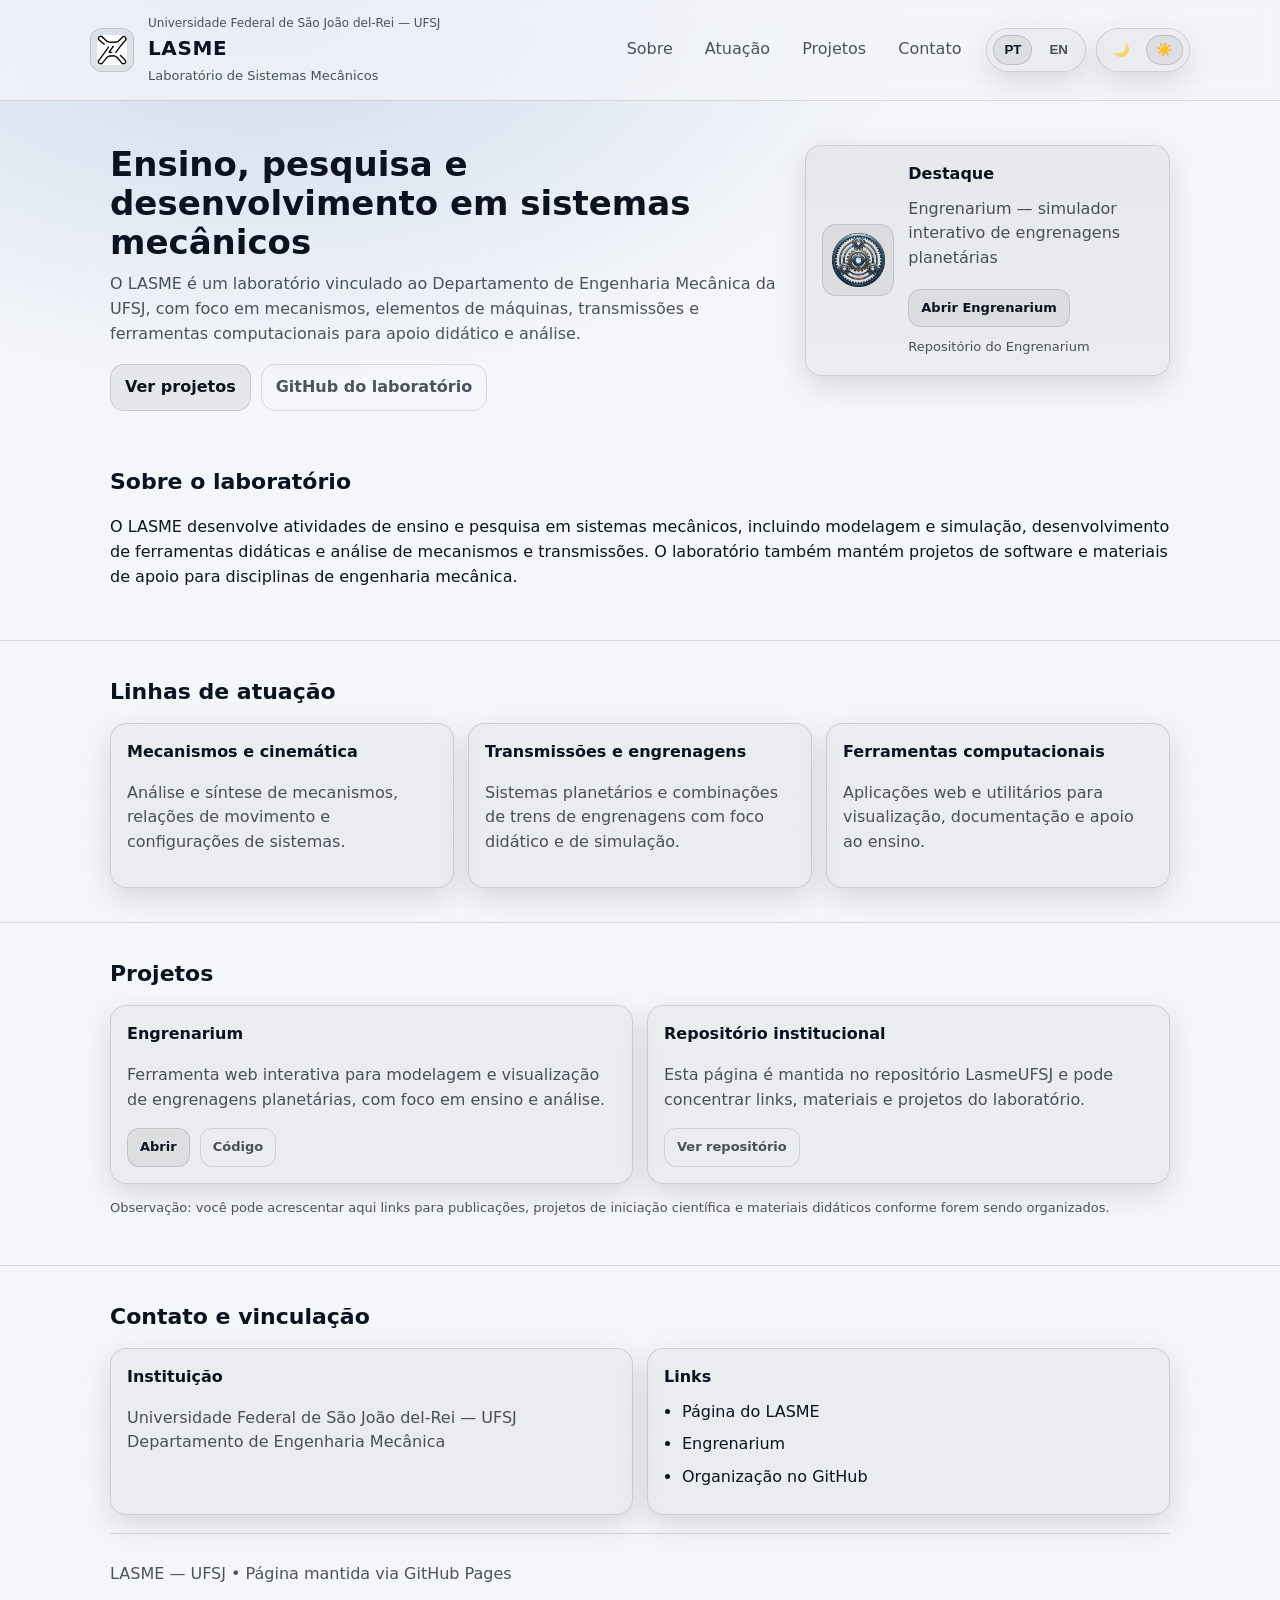
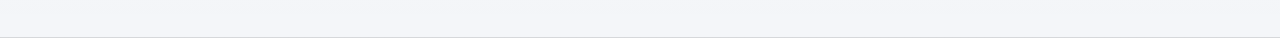
==== index.html @ 09a198cc "logo engren" ====
<!doctype html>
<html lang="pt-BR" data-theme="dark">
<head>
  <meta charset="utf-8" />
  <meta name="viewport" content="width=device-width, initial-scale=1" />
  <title>LASME — Laboratório de Sistemas Mecânicos (UFSJ)</title>
  <meta name="description" content="Página institucional do LASME (UFSJ): ensino, pesquisa e desenvolvimento em sistemas mecânicos, mecanismos e transmissões." />
  <link rel="stylesheet" href="./style.css" />
</head>

<body>
  <a class="skip-link" href="#conteudo" data-i18n="skip">Ir para o conteúdo</a>

  <header class="site-header">
    <div class="container header-grid">
      <div class="brand">
        <img class="logo" src="./assets/logo.png" alt="LASME" />
        <div class="brand-text">
          <p class="kicker" data-i18n="kicker">Universidade Federal de São João del-Rei — UFSJ</p>
          <h1>LASME</h1>
          <p class="subtitle" data-i18n="subtitle">Laboratório de Sistemas Mecânicos</p>
        </div>
      </div>

      <nav class="nav" aria-label="Navegação">
        <a href="#sobre" data-i18n="nav_about">Sobre</a>
        <a href="#atuacao" data-i18n="nav_focus">Atuação</a>
        <a href="#projetos" data-i18n="nav_projects">Projetos</a>
        <a href="#contato" data-i18n="nav_contact">Contato</a>
      </nav>

      <!-- Controles no estilo Engrenarium -->
      <div class="toolbar" aria-label="Controles">
        <div class="pill" role="group" aria-label="Idioma">
          <button class="pill-btn" type="button" data-lang="pt" aria-pressed="true">PT</button>
          <button class="pill-btn" type="button" data-lang="en" aria-pressed="false">EN</button>
        </div>

        <div class="pill" role="group" aria-label="Tema">
          <button class="pill-icon" type="button" data-theme="dark" aria-label="Modo escuro" title="Modo escuro">🌙</button>
          <button class="pill-icon" type="button" data-theme="light" aria-label="Modo claro" title="Modo claro">☀️</button>
        </div>
      </div>
    </div>
  </header>

  <main id="conteudo">
    <section class="hero">
      <div class="container hero-grid">
        <div>
          <h2 data-i18n="hero_title">Ensino, pesquisa e desenvolvimento em sistemas mecânicos</h2>
          <p data-i18n="hero_text">
            O LASME é um laboratório vinculado ao Departamento de Engenharia Mecânica e Produção (DEMEP) da Universidade Federal de São João del Rei (UFSJ), com foco em
            mecanismos, elementos de máquinas, transmissões e ferramentas computacionais para apoio didático e análise.
          </p>
          <div class="cta">
            <a class="button" href="#projetos" data-i18n="cta_projects">Ver projetos</a>
            <a class="button ghost" href="https://github.com/Barbudenge" target="_blank" rel="noopener" data-i18n="cta_github">GitHub do laboratório</a>
          </div>
        </div>

        <div class="card highlight">
          <img class="highlight-logo" src="./images/Logo%20Engrenarium.png" alt="Logo do Engrenarium" loading="lazy" decoding="async" />
          <div class="highlight-body">
            <h3 data-i18n="highlight_title">Destaque</h3>
            <p class="muted" data-i18n="highlight_text">Engrenarium — simulador interativo de engrenagens planetárias</p>
            <a class="button small" href="https://barbudenge.github.io/engrenarium/" target="_blank" rel="noopener" data-i18n="highlight_open">
              Abrir Engrenarium
            </a>
            <a class="link" href="https://github.com/Barbudenge/engrenarium" target="_blank" rel="noopener" data-i18n="highlight_repo">
              Repositório do Engrenarium
            </a>
          </div>
        </div>
      </div>
    </section>

    <section id="sobre" class="section">
      <div class="container">
        <h2 data-i18n="about_title">Sobre o laboratório</h2>
        <p data-i18n="about_text">
          O LASME desenvolve atividades de ensino e pesquisa em sistemas mecânicos, incluindo modelagem e simulação,
          desenvolvimento de ferramentas didáticas e análise de mecanismos e transmissões. O laboratório também mantém
          projetos de software e materiais de apoio para disciplinas de engenharia mecânica.
        </p>
      </div>
    </section>

    <section id="atuacao" class="section alt">
      <div class="container">
        <h2 data-i18n="focus_title">Linhas de atuação</h2>

        <div class="grid-3">
          <article class="card">
            <h3 data-i18n="focus_1_title">Mecanismos e cinemática</h3>
            <p class="muted" data-i18n="focus_1_text">
              Análise e síntese de mecanismos, relações de movimento e configurações de sistemas.
            </p>
          </article>

          <article class="card">
            <h3 data-i18n="focus_2_title">Transmissões e engrenagens</h3>
            <p class="muted" data-i18n="focus_2_text">
              Sistemas planetários e combinações de trens de engrenagens com foco didático e de simulação.
            </p>
          </article>

          <article class="card">
            <h3 data-i18n="focus_3_title">Ferramentas computacionais</h3>
            <p class="muted" data-i18n="focus_3_text">
              Aplicações web e utilitários para visualização, documentação e apoio ao ensino.
            </p>
          </article>
        </div>
      </div>
    </section>

    <section id="projetos" class="section">
      <div class="container">
        <h2 data-i18n="projects_title">Projetos</h2>

        <div class="grid-2">
          <article class="card">
            <h3>Engrenarium</h3>
            <p class="muted" data-i18n="engrenarium_text">
              Ferramenta web interativa para modelagem e visualização de engrenagens planetárias, com foco em ensino e análise.
            </p>
            <div class="actions">
              <a class="button small" href="https://barbudenge.github.io/engrenarium/" target="_blank" rel="noopener" data-i18n="open">Abrir</a>
              <a class="button small ghost" href="https://github.com/Barbudenge/engrenarium" target="_blank" rel="noopener" data-i18n="code">Código</a>
            </div>
          </article>

          <article class="card">
            <h3 data-i18n="repo_title">Repositório institucional</h3>
            <p class="muted" data-i18n="repo_text">
              Esta página é mantida no repositório <strong>LasmeUFSJ</strong> e pode concentrar links, materiais e projetos do laboratório.
            </p>
            <div class="actions">
              <a class="button small ghost" href="https://github.com/Barbudenge/LasmeUFSJ" target="_blank" rel="noopener" data-i18n="view_repo">Ver repositório</a>
            </div>
          </article>
        </div>

        <p class="note" data-i18n="note">
          Observação: você pode acrescentar aqui links para publicações, projetos de iniciação científica e materiais didáticos conforme forem sendo organizados.
        </p>
      </div>
    </section>

    <section id="contato" class="section alt">
      <div class="container">
        <h2 data-i18n="contact_title">Contato e vinculação</h2>

        <div class="grid-2">
          <div class="card">
            <h3 data-i18n="inst_title">Instituição</h3>
            <p class="muted">
              <span data-i18n="inst_line1">Universidade Federal de São João del-Rei — UFSJ</span><br />
              <span data-i18n="inst_line2">Departamento de Engenharia Mecânica e Produção</span>
            </p>
          </div>

          <div class="card">
            <h3 data-i18n="links_title">Links</h3>
            <ul class="list">
              <li><a href="https://barbudenge.github.io/LasmeUFSJ/" target="_blank" rel="noopener" data-i18n="link_lasme">Página do LASME</a></li>
              <li><a href="https://barbudenge.github.io/engrenarium/" target="_blank" rel="noopener">Engrenarium</a></li>
              <li><a href="https://github.com/Barbudenge" target="_blank" rel="noopener" data-i18n="link_org">Organização no GitHub</a></li>
            </ul>
          </div>
        </div>

        <footer class="footer">
          <p class="muted" data-i18n="footer">LASME — UFSJ • Página mantida via GitHub Pages</p>
        </footer>
      </div>
    </section>
  </main>

<script>
  const I18N = {
    pt: {
      skip: "Ir para o conteúdo",
      kicker: "Universidade Federal de São João del-Rei — UFSJ",
      subtitle: "Laboratório de Sistemas Mecânicos",
      nav_about: "Sobre",
      nav_focus: "Atuação",
      nav_projects: "Projetos",
      nav_contact: "Contato",

      hero_title: "Ensino, pesquisa e desenvolvimento em sistemas mecânicos",
      hero_text: "O LASME é um laboratório vinculado ao Departamento de Engenharia Mecânica da UFSJ, com foco em mecanismos, elementos de máquinas, transmissões e ferramentas computacionais para apoio didático e análise.",
      cta_projects: "Ver projetos",
      cta_github: "GitHub do laboratório",

      highlight_title: "Destaque",
      highlight_text: "Engrenarium — simulador interativo de engrenagens planetárias",
      highlight_open: "Abrir Engrenarium",
      highlight_repo: "Repositório do Engrenarium",

      about_title: "Sobre o laboratório",
      about_text: "O LASME desenvolve atividades de ensino e pesquisa em sistemas mecânicos, incluindo modelagem e simulação, desenvolvimento de ferramentas didáticas e análise de mecanismos e transmissões. O laboratório também mantém projetos de software e materiais de apoio para disciplinas de engenharia mecânica.",

      focus_title: "Linhas de atuação",
      focus_1_title: "Mecanismos e cinemática",
      focus_1_text: "Análise e síntese de mecanismos, relações de movimento e configurações de sistemas.",
      focus_2_title: "Transmissões e engrenagens",
      focus_2_text: "Sistemas planetários e combinações de trens de engrenagens com foco didático e de simulação.",
      focus_3_title: "Ferramentas computacionais",
      focus_3_text: "Aplicações web e utilitários para visualização, documentação e apoio ao ensino.",

      projects_title: "Projetos",
      engrenarium_text: "Ferramenta web interativa para modelagem e visualização de engrenagens planetárias, com foco em ensino e análise.",
      open: "Abrir",
      code: "Código",
      repo_title: "Repositório institucional",
      repo_text: "Esta página é mantida no repositório LasmeUFSJ e pode concentrar links, materiais e projetos do laboratório.",
      view_repo: "Ver repositório",
      note: "Observação: você pode acrescentar aqui links para publicações, projetos de iniciação científica e materiais didáticos conforme forem sendo organizados.",

      contact_title: "Contato e vinculação",
      inst_title: "Instituição",
      inst_line1: "Universidade Federal de São João del-Rei — UFSJ",
      inst_line2: "Departamento de Engenharia Mecânica",
      links_title: "Links",
      link_lasme: "Página do LASME",
      link_org: "Organização no GitHub",
      footer: "LASME — UFSJ • Página mantida via GitHub Pages"
    },

    en: {
      skip: "Skip to content",
      kicker: "Federal University of São João del-Rei — UFSJ",
      subtitle: "Laboratory of Mechanical Systems",
      nav_about: "About",
      nav_focus: "Focus",
      nav_projects: "Projects",
      nav_contact: "Contact",

      hero_title: "Teaching, research, and development in mechanical systems",
      hero_text: "LASME is a laboratory linked to UFSJ’s Department of Mechanical and Production Engineering (DEMEP), focused on mechanisms, machine elements, transmissions, and computational tools to support teaching and analysis.",
      cta_projects: "View projects",
      cta_github: "Laboratory GitHub",

      highlight_title: "Featured",
      highlight_text: "Engrenarium — interactive planetary gear simulator",
      highlight_open: "Open Engrenarium",
      highlight_repo: "Engrenarium repository",

      about_title: "About the laboratory",
      about_text: "LASME carries out teaching and research activities in mechanical systems, including modeling and simulation, development of didactic tools, and analysis of mechanisms and transmissions. The laboratory also maintains software projects and supporting materials for mechanical engineering courses.",

      focus_title: "Research and development focus",
      focus_1_title: "Mechanisms and kinematics",
      focus_1_text: "Analysis and synthesis of mechanisms, motion relationships, and system configurations.",
      focus_2_title: "Transmissions and gears",
      focus_2_text: "Planetary systems and gear train combinations with a didactic and simulation-oriented emphasis.",
      focus_3_title: "Computational tools",
      focus_3_text: "Web applications and utilities for visualization, documentation, and teaching support.",

      projects_title: "Projects",
      engrenarium_text: "Interactive web tool for modeling and visualization of planetary gears, focused on teaching and analysis.",
      open: "Open",
      code: "Code",
      repo_title: "Institutional repository",
      repo_text: "This page is maintained in the LasmeUFSJ repository and can centralize laboratory links, materials, and projects.",
      view_repo: "View repository",
      note: "Note: you may add links to publications, undergraduate research projects, and teaching materials as they are organized.",

      contact_title: "Contact and affiliation",
      inst_title: "Institution",
      inst_line1: "Federal University of São João del-Rei — UFSJ",
      inst_line2: "Department of Mechanical Engineering",
      links_title: "Links",
      link_lasme: "LASME page",
      link_org: "GitHub organization",
      footer: "LASME — UFSJ • Published via GitHub Pages"
    }
  };

  const root = document.documentElement;

  function applyLang(lang) {
    const dict = I18N[lang] || I18N.pt;
    root.lang = (lang === "en") ? "en" : "pt-BR";
    localStorage.setItem("lasme_lang", lang);

    document.querySelectorAll("[data-i18n]").forEach(el => {
      const key = el.getAttribute("data-i18n");
      if (key && dict[key]) el.textContent = dict[key];
    });

    document.querySelectorAll("button[data-lang]").forEach(btn => {
      const on = btn.dataset.lang === lang;
      btn.classList.toggle("active", on);
      btn.setAttribute("aria-pressed", on ? "true" : "false");
    });
  }

  function applyTheme(theme) {
    const t = (theme === "light") ? "light" : "dark";
    root.setAttribute("data-theme", t);
    localStorage.setItem("lasme_theme", t);

    document.querySelectorAll("button[data-theme]").forEach(btn => {
      btn.classList.toggle("active", btn.dataset.theme === t);
    });
  }

  document.addEventListener("DOMContentLoaded", () => {
    document.querySelectorAll("button[data-lang]").forEach(btn => {
      btn.addEventListener("click", () => applyLang(btn.dataset.lang));
    });
    document.querySelectorAll("button[data-theme]").forEach(btn => {
      btn.addEventListener("click", () => applyTheme(btn.dataset.theme));
    });

    applyLang(localStorage.getItem("lasme_lang") || "pt");
    applyTheme(localStorage.getItem("lasme_theme") || "light");
  });
</script>
---- style.css ----
/* =========================
   Tema (dark/light) via data-theme
   ========================= */

:root{
  --radius: 16px;
  --max: 1100px;
  --shadow: 0 10px 30px rgba(0,0,0,.22);
  --border: rgba(255,255,255,.10);
  --ring: rgba(255,255,255,.16);
}

html[data-theme="dark"]{
  --bg: #0b0f14;
  --panel: rgba(255,255,255,.035);
  --panel-2: rgba(255,255,255,.05);
  --text: #e8eef6;
  --muted: #a7b3c2;
  --chip: rgba(255,255,255,.06);
  --chip-border: rgba(255,255,255,.12);
}

html[data-theme="light"]{
  --bg: #f4f6f9;
  --panel: rgba(0,0,0,.04);
  --panel-2: rgba(0,0,0,.06);
  --text: #0b1320;
  --muted: rgba(11,19,32,.72);
  --border: rgba(0,0,0,.12);
  --ring: rgba(0,0,0,.14);
  --chip: rgba(0,0,0,.06);
  --chip-border: rgba(0,0,0,.12);
  --shadow: 0 10px 30px rgba(0,0,0,.12);
}

*{ box-sizing: border-box; }
html, body{ height: 100%; }

body{
  margin: 0;
  font-family: ui-sans-serif, system-ui, -apple-system, "Segoe UI", Roboto, Arial, "Noto Sans", "Liberation Sans", sans-serif;
  color: var(--text);
  background:
    radial-gradient(1200px 700px at 20% 0%,
      rgba(72, 118, 190, .22) 0%,
      rgba(11, 15, 20, 0) 55%) fixed,
    var(--bg);
  line-height: 1.55;
}

a{ color: inherit; text-decoration: none; }
a:hover{ text-decoration: underline; }

.container{
  max-width: var(--max);
  margin: 0 auto;
  padding: 0 20px;
}

.skip-link{
  position: absolute;
  left: -999px;
  top: 10px;
  background: #fff;
  color: #000;
  padding: 10px 12px;
  border-radius: 10px;
}
.skip-link:focus{ left: 10px; }

/* =========================
   Header
   ========================= */

.site-header{
  position: sticky;
  top: 0;
  backdrop-filter: blur(10px);
  background: color-mix(in srgb, var(--bg) 70%, transparent);
  border-bottom: 1px solid var(--border);
  z-index: 10;
}

.header-grid{
  display: grid;
  grid-template-columns: 1fr auto auto;
  gap: 14px;
  align-items: center;
  padding: 14px 0;
}

.brand{
  display: flex;
  gap: 14px;
  align-items: center;
  min-width: 0;
}

.logo{
  width: 44px;
  height: 44px;
  border-radius: 12px;
  background: var(--chip);
  border: 1px solid var(--chip-border);
  padding: 6px;
  object-fit: contain;
}

.brand-text .kicker{
  margin: 0;
  font-size: 12px;
  color: var(--muted);
}
.brand-text h1{
  margin: 0;
  font-size: 20px;
  letter-spacing: .6px;
}
.brand-text .subtitle{
  margin: 2px 0 0;
  color: var(--muted);
  font-size: 13px;
}

.nav{
  display: flex;
  gap: 10px;
  flex-wrap: wrap;
  justify-content: flex-end;
}
.nav a{
  padding: 8px 10px;
  border-radius: 12px;
  border: 1px solid transparent;
  color: var(--muted);
}
.nav a:hover{
  border-color: var(--border);
  color: var(--text);
  text-decoration: none;
}

/* =========================
   Toolbar (estilo Engrenarium)
   ========================= */

.toolbar{
  display: flex;
  gap: 10px;
  justify-content: flex-end;
}

.pill{
  display: inline-flex;
  align-items: center;
  gap: 6px;
  padding: 6px;
  border-radius: 999px;
  background: var(--panel);
  border: 1px solid var(--border);
  box-shadow: var(--shadow);
}

.pill-btn, .pill-icon{
  appearance: none;
  border: 1px solid transparent;
  background: transparent;
  color: var(--muted);
  border-radius: 999px;
  padding: 7px 10px;
  cursor: pointer;
  font-weight: 700;
  line-height: 1;
}

.pill-icon{ padding: 7px 9px; }

.pill-btn:hover, .pill-icon:hover{
  color: var(--text);
  background: var(--panel-2);
  border-color: var(--ring);
}

.pill-btn.active, .pill-icon.active{
  color: var(--text);
  background: var(--panel-2);
  border-color: var(--ring);
}

/* =========================
   Conteúdo
   ========================= */

.hero{
  padding: 44px 0 20px;
}

.hero-grid{
  display: grid;
  grid-template-columns: 1.3fr .7fr;
  gap: 18px;
  align-items: start;
}

.hero h2{
  margin: 0 0 10px;
  font-size: 34px;
  line-height: 1.15;
}

.hero p{
  margin: 0 0 18px;
  color: var(--muted);
  max-width: 70ch;
}

.section{
  padding: 34px 0;
}

.section.alt{
  background: linear-gradient(180deg, rgba(255,255,255,.03), rgba(255,255,255,0));
  border-top: 1px solid var(--border);
  border-bottom: 1px solid var(--border);
}

h2{
  margin: 0 0 14px;
  font-size: 22px;
}

h3{
  margin: 0 0 10px;
  font-size: 16px;
}

.card{
  background: var(--panel);
  border: 1px solid var(--border);
  border-radius: var(--radius);
  padding: 16px;
  box-shadow: var(--shadow);
}

.card.highlight{
  background: linear-gradient(180deg, color-mix(in srgb, var(--panel-2) 90%, transparent), var(--panel));
  display: flex;
  gap: 14px;
  align-items: center;
}

.highlight-logo{
  width: 72px;
  height: 72px;
  flex: 0 0 auto;
  border-radius: 14px;
  background: var(--chip);
  border: 1px solid var(--chip-border);
  padding: 8px;
  object-fit: contain;
}

.highlight-body{ min-width: 0; }

.muted{ color: var(--muted); }

.note{
  margin-top: 14px;
  color: var(--muted);
  font-size: 13px;
}

.grid-3{
  display: grid;
  grid-template-columns: repeat(3, 1fr);
  gap: 14px;
}

.grid-2{
  display: grid;
  grid-template-columns: repeat(2, 1fr);
  gap: 14px;
}

.cta, .actions{
  display: flex;
  gap: 10px;
  flex-wrap: wrap;
  margin-top: 10px;
}

.button{
  display: inline-flex;
  align-items: center;
  justify-content: center;
  padding: 10px 14px;
  border-radius: 14px;
  border: 1px solid var(--chip-border);
  background: var(--chip);
  color: var(--text);
  text-decoration: none;
  font-weight: 700;
}

.button:hover{
  text-decoration: none;
  border-color: var(--ring);
  background: var(--panel-2);
}

.button.ghost{
  background: transparent;
  border-color: var(--chip-border);
  color: var(--muted);
}

.button.ghost:hover{
  color: var(--text);
  border-color: var(--ring);
  background: var(--panel-2);
}

.button.small{
  padding: 8px 12px;
  border-radius: 12px;
  font-size: 13px;
}

.link{
  display: inline-block;
  margin-top: 10px;
  color: var(--muted);
  font-size: 13px;
}

.link:hover{ color: var(--text); }

.list{
  margin: 0;
  padding-left: 18px;
}

.list li{ margin: 8px 0; }

.footer{
  margin-top: 18px;
  padding-top: 12px;
  border-top: 1px solid var(--border);
}

/* =========================
   Responsivo
   ========================= */

@media (max-width: 980px){
  .header-grid{
    grid-template-columns: 1fr;
    gap: 10px;
  }
  .nav{ justify-content: flex-start; }
  .toolbar{ justify-content: flex-start; }
  .hero-grid{ grid-template-columns: 1fr; }
  .grid-3{ grid-template-columns: 1fr; }
  .grid-2{ grid-template-columns: 1fr; }
  .hero h2{ font-size: 28px; }
}
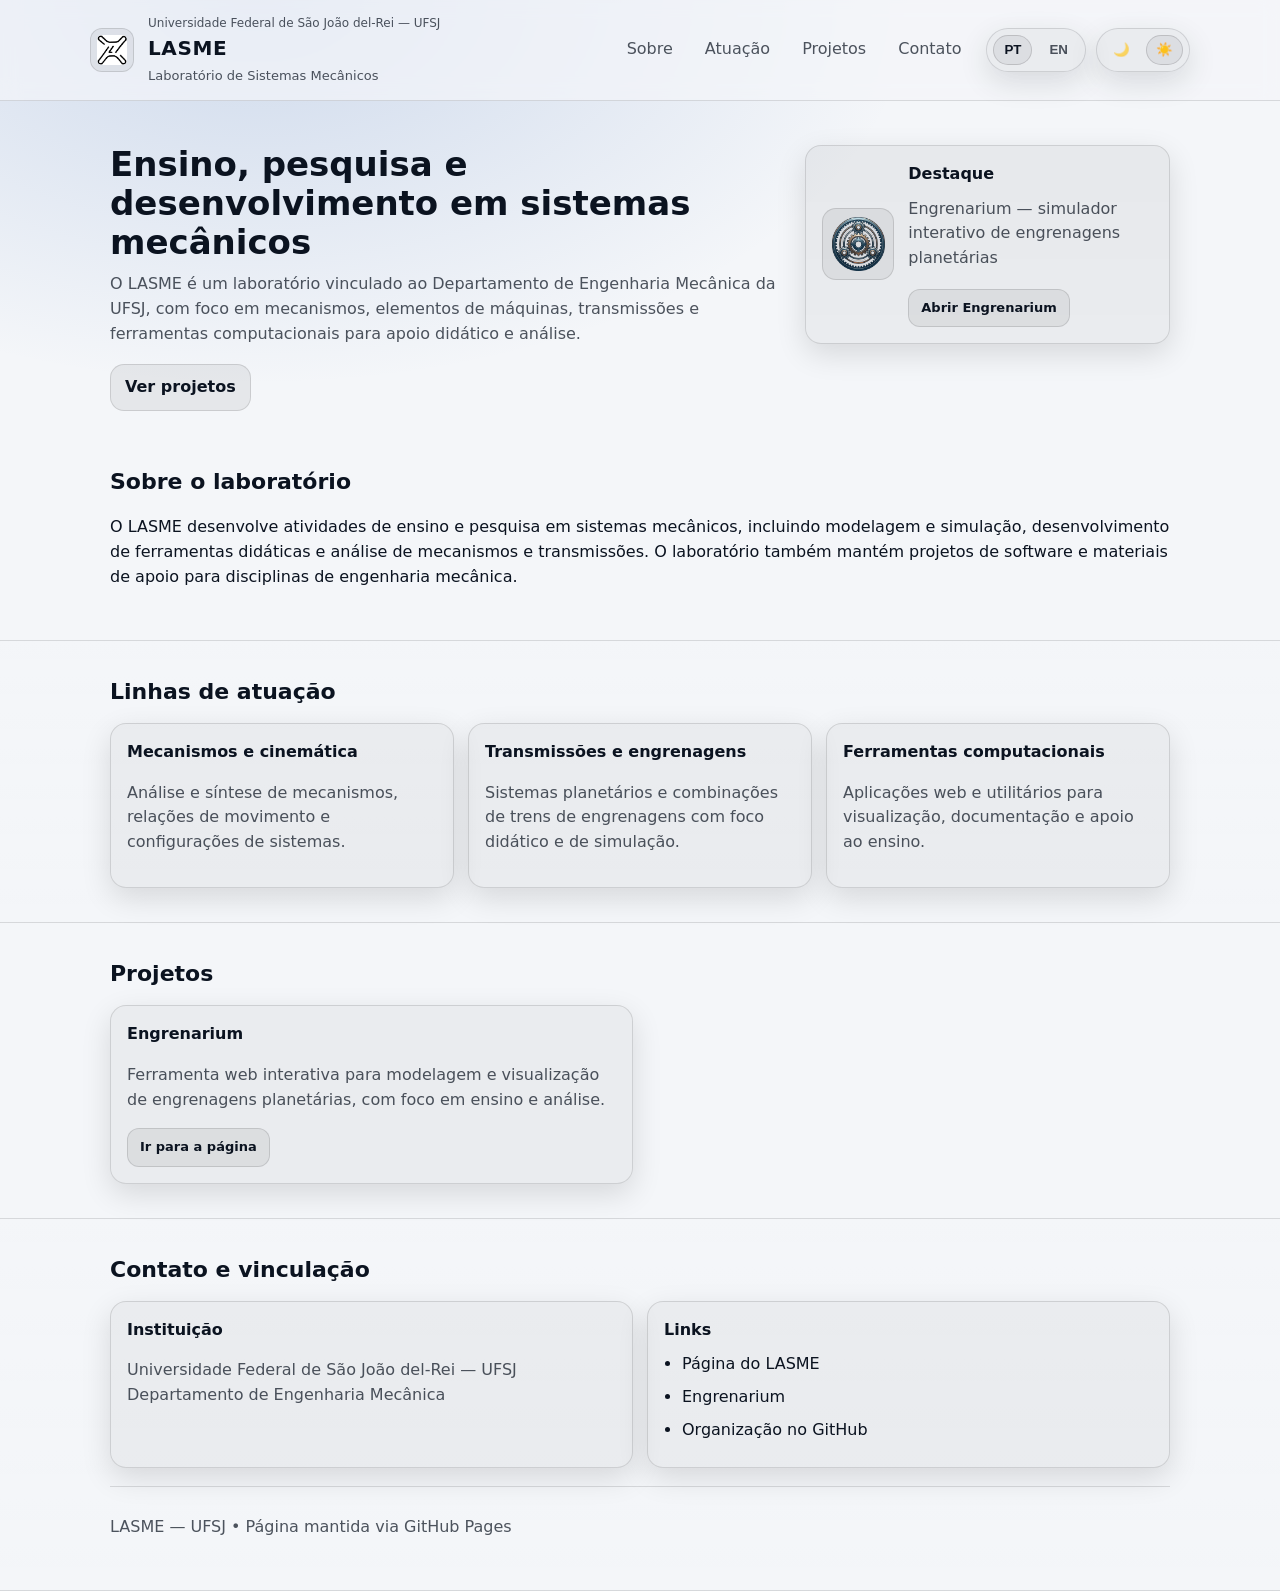
==== commit 204f9d02: "pag engren" ====
--- a/index.html
+++ b/index.html
@@ -5,7 +5,14 @@
   <meta name="viewport" content="width=device-width, initial-scale=1" />
   <title>LASME — Laboratório de Sistemas Mecânicos (UFSJ)</title>
   <meta name="description" content="Página institucional do LASME (UFSJ): ensino, pesquisa e desenvolvimento em sistemas mecânicos, mecanismos e transmissões." />
+  <meta property="og:title" content="LASME – Laboratório de Sistemas Mecânicos (UFSJ)" />
+  <meta property="og:description" content="Projetos, ensino e pesquisa do LASME (UFSJ)." />
+  <meta property="og:type" content="website" />
+  <meta property="og:url" content="https://barbudenge.github.io/LasmeUFSJ/" />
+
   <link rel="stylesheet" href="./style.css" />
+
+  <meta name="google-site-verification" content="f-KHiratsp6cwF_c8ftRJaBXjBXv_E-OHtWVuf9w9kc" />
 </head>
 
 <body>
@@ -55,7 +62,6 @@
           </p>
           <div class="cta">
             <a class="button" href="#projetos" data-i18n="cta_projects">Ver projetos</a>
-            <a class="button ghost" href="https://github.com/Barbudenge" target="_blank" rel="noopener" data-i18n="cta_github">GitHub do laboratório</a>
           </div>
         </div>
 
@@ -67,9 +73,6 @@
             <a class="button small" href="https://barbudenge.github.io/engrenarium/" target="_blank" rel="noopener" data-i18n="highlight_open">
               Abrir Engrenarium
             </a>
-            <a class="link" href="https://github.com/Barbudenge/engrenarium" target="_blank" rel="noopener" data-i18n="highlight_repo">
-              Repositório do Engrenarium
-            </a>
           </div>
         </div>
       </div>
@@ -126,25 +129,10 @@
               Ferramenta web interativa para modelagem e visualização de engrenagens planetárias, com foco em ensino e análise.
             </p>
             <div class="actions">
-              <a class="button small" href="https://barbudenge.github.io/engrenarium/" target="_blank" rel="noopener" data-i18n="open">Abrir</a>
-              <a class="button small ghost" href="https://github.com/Barbudenge/engrenarium" target="_blank" rel="noopener" data-i18n="code">Código</a>
+              <a class="button small" href="./Engrenarium/" data-i18n="engrenarium_page">Ir para a página</a>
             </div>
           </article>
-
-          <article class="card">
-            <h3 data-i18n="repo_title">Repositório institucional</h3>
-            <p class="muted" data-i18n="repo_text">
-              Esta página é mantida no repositório <strong>LasmeUFSJ</strong> e pode concentrar links, materiais e projetos do laboratório.
-            </p>
-            <div class="actions">
-              <a class="button small ghost" href="https://github.com/Barbudenge/LasmeUFSJ" target="_blank" rel="noopener" data-i18n="view_repo">Ver repositório</a>
-            </div>
-          </article>
-        </div>
-
-        <p class="note" data-i18n="note">
-          Observação: você pode acrescentar aqui links para publicações, projetos de iniciação científica e materiais didáticos conforme forem sendo organizados.
-        </p>
+        </div>
       </div>
     </section>
 
@@ -192,12 +180,10 @@
       hero_title: "Ensino, pesquisa e desenvolvimento em sistemas mecânicos",
       hero_text: "O LASME é um laboratório vinculado ao Departamento de Engenharia Mecânica da UFSJ, com foco em mecanismos, elementos de máquinas, transmissões e ferramentas computacionais para apoio didático e análise.",
       cta_projects: "Ver projetos",
-      cta_github: "GitHub do laboratório",
 
       highlight_title: "Destaque",
       highlight_text: "Engrenarium — simulador interativo de engrenagens planetárias",
       highlight_open: "Abrir Engrenarium",
-      highlight_repo: "Repositório do Engrenarium",
 
       about_title: "Sobre o laboratório",
       about_text: "O LASME desenvolve atividades de ensino e pesquisa em sistemas mecânicos, incluindo modelagem e simulação, desenvolvimento de ferramentas didáticas e análise de mecanismos e transmissões. O laboratório também mantém projetos de software e materiais de apoio para disciplinas de engenharia mecânica.",
@@ -212,12 +198,7 @@
 
       projects_title: "Projetos",
       engrenarium_text: "Ferramenta web interativa para modelagem e visualização de engrenagens planetárias, com foco em ensino e análise.",
-      open: "Abrir",
-      code: "Código",
-      repo_title: "Repositório institucional",
-      repo_text: "Esta página é mantida no repositório LasmeUFSJ e pode concentrar links, materiais e projetos do laboratório.",
-      view_repo: "Ver repositório",
-      note: "Observação: você pode acrescentar aqui links para publicações, projetos de iniciação científica e materiais didáticos conforme forem sendo organizados.",
+      engrenarium_page: "Ir para a página",
 
       contact_title: "Contato e vinculação",
       inst_title: "Instituição",
@@ -241,12 +222,10 @@
       hero_title: "Teaching, research, and development in mechanical systems",
       hero_text: "LASME is a laboratory linked to UFSJ’s Department of Mechanical and Production Engineering (DEMEP), focused on mechanisms, machine elements, transmissions, and computational tools to support teaching and analysis.",
       cta_projects: "View projects",
-      cta_github: "Laboratory GitHub",
 
       highlight_title: "Featured",
       highlight_text: "Engrenarium — interactive planetary gear simulator",
       highlight_open: "Open Engrenarium",
-      highlight_repo: "Engrenarium repository",
 
       about_title: "About the laboratory",
       about_text: "LASME carries out teaching and research activities in mechanical systems, including modeling and simulation, development of didactic tools, and analysis of mechanisms and transmissions. The laboratory also maintains software projects and supporting materials for mechanical engineering courses.",
@@ -261,12 +240,7 @@
 
       projects_title: "Projects",
       engrenarium_text: "Interactive web tool for modeling and visualization of planetary gears, focused on teaching and analysis.",
-      open: "Open",
-      code: "Code",
-      repo_title: "Institutional repository",
-      repo_text: "This page is maintained in the LasmeUFSJ repository and can centralize laboratory links, materials, and projects.",
-      view_repo: "View repository",
-      note: "Note: you may add links to publications, undergraduate research projects, and teaching materials as they are organized.",
+      engrenarium_page: "Go to page",
 
       contact_title: "Contact and affiliation",
       inst_title: "Institution",
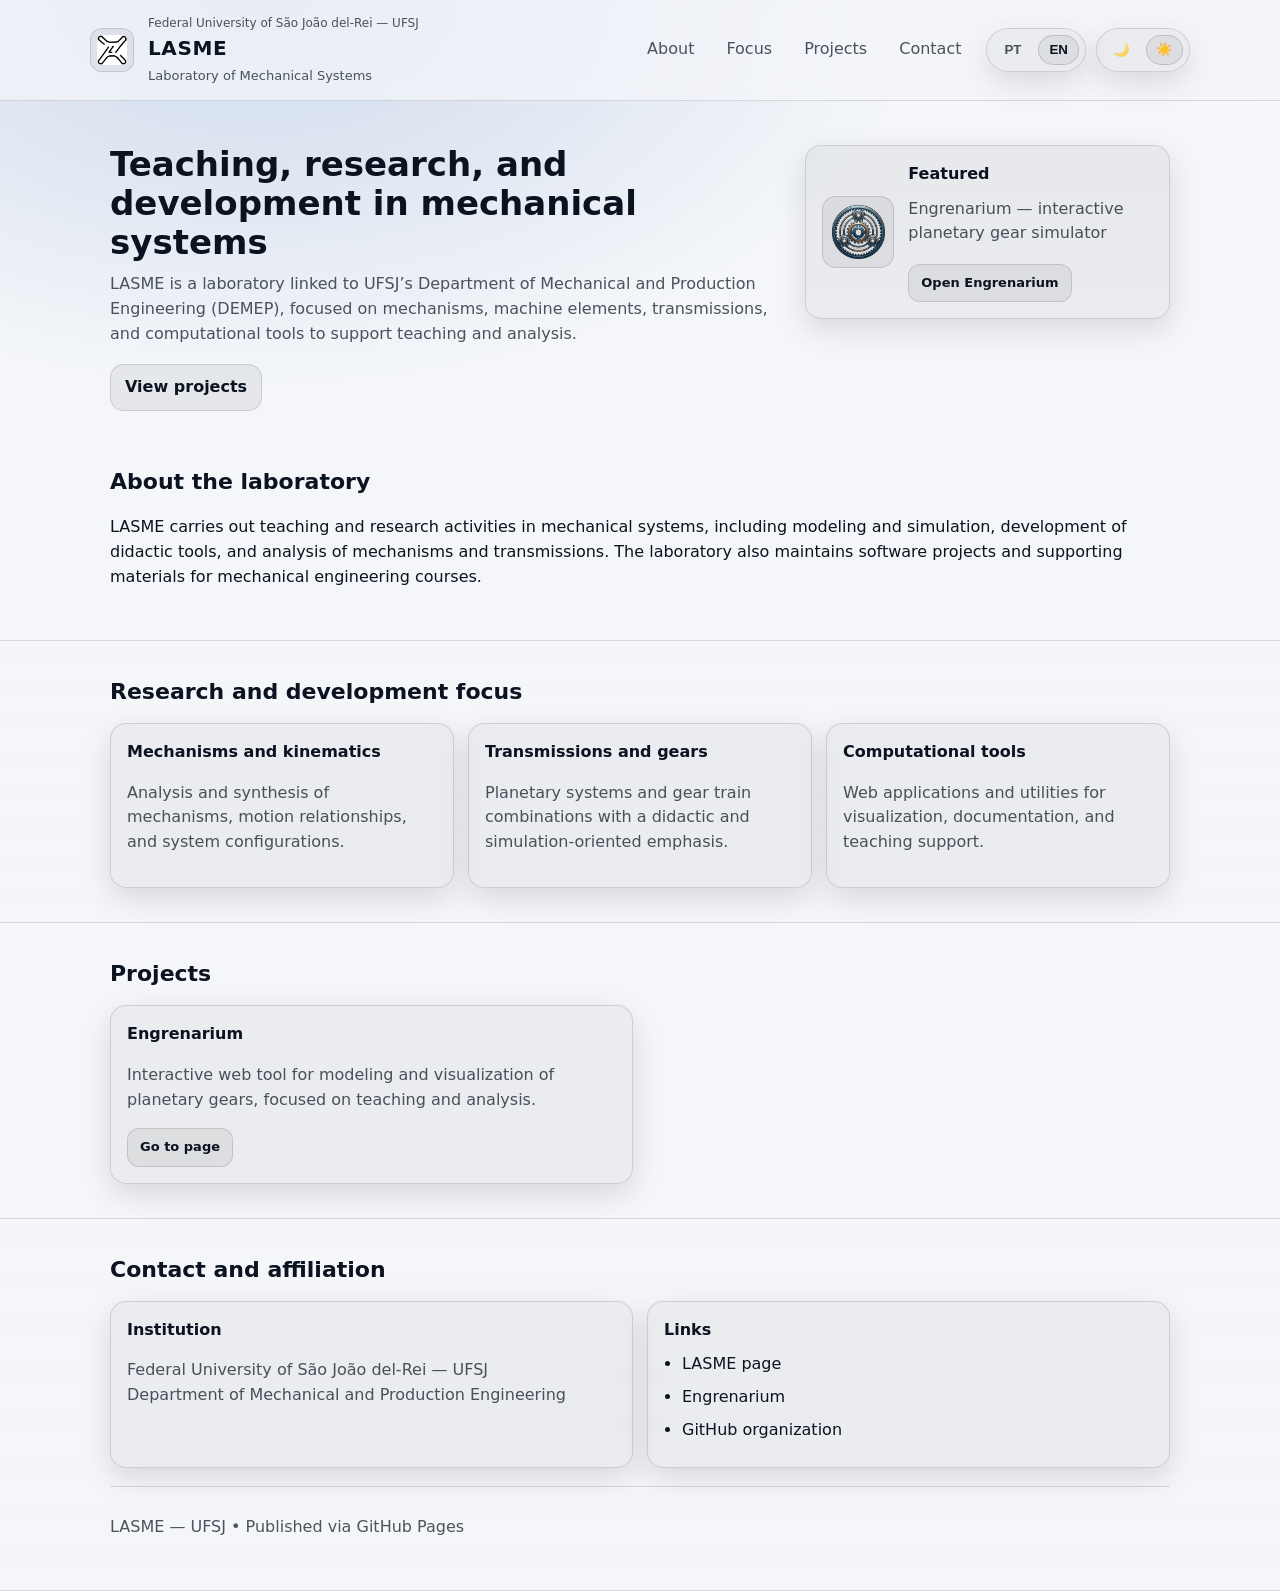
==== commit 991d06cd: "link tos" ====
--- a/index.html
+++ b/index.html
@@ -1,12 +1,16 @@
 <!doctype html>
-<html lang="pt-BR" data-theme="dark">
+<html lang="en" data-theme="dark">
 <head>
   <meta charset="utf-8" />
   <meta name="viewport" content="width=device-width, initial-scale=1" />
-  <title>LASME — Laboratório de Sistemas Mecânicos (UFSJ)</title>
-  <meta name="description" content="Página institucional do LASME (UFSJ): ensino, pesquisa e desenvolvimento em sistemas mecânicos, mecanismos e transmissões." />
-  <meta property="og:title" content="LASME – Laboratório de Sistemas Mecânicos (UFSJ)" />
-  <meta property="og:description" content="Projetos, ensino e pesquisa do LASME (UFSJ)." />
+  <title data-i18n-text="meta_title">LASME — Laboratory of Mechanical Systems (UFSJ)</title>
+  <meta
+    name="description"
+    data-i18n-content="meta_description"
+    content="Institutional page of LASME (UFSJ): teaching, research, and development in mechanical systems, mechanisms, and transmissions."
+  />
+  <meta property="og:title" data-i18n-content="meta_og_title" content="LASME — Laboratory of Mechanical Systems (UFSJ)" />
+  <meta property="og:description" data-i18n-content="meta_og_description" content="Projects, teaching, and research from LASME (UFSJ)." />
   <meta property="og:type" content="website" />
   <meta property="og:url" content="https://barbudenge.github.io/LasmeUFSJ/" />
 
@@ -16,36 +20,36 @@
 </head>
 
 <body>
-  <a class="skip-link" href="#conteudo" data-i18n="skip">Ir para o conteúdo</a>
+  <a class="skip-link" href="#conteudo" data-i18n="skip">Skip to content</a>
 
   <header class="site-header">
     <div class="container header-grid">
       <div class="brand">
         <img class="logo" src="./assets/logo.png" alt="LASME" />
         <div class="brand-text">
-          <p class="kicker" data-i18n="kicker">Universidade Federal de São João del-Rei — UFSJ</p>
+          <p class="kicker" data-i18n="kicker">Federal University of São João del-Rei — UFSJ</p>
           <h1>LASME</h1>
-          <p class="subtitle" data-i18n="subtitle">Laboratório de Sistemas Mecânicos</p>
-        </div>
-      </div>
-
-      <nav class="nav" aria-label="Navegação">
-        <a href="#sobre" data-i18n="nav_about">Sobre</a>
-        <a href="#atuacao" data-i18n="nav_focus">Atuação</a>
-        <a href="#projetos" data-i18n="nav_projects">Projetos</a>
-        <a href="#contato" data-i18n="nav_contact">Contato</a>
+          <p class="subtitle" data-i18n="subtitle">Laboratory of Mechanical Systems</p>
+        </div>
+      </div>
+
+      <nav class="nav" aria-label="Navigation" data-i18n-aria-label="nav_label">
+        <a href="#sobre" data-i18n="nav_about">About</a>
+        <a href="#atuacao" data-i18n="nav_focus">Focus</a>
+        <a href="#projetos" data-i18n="nav_projects">Projects</a>
+        <a href="#contato" data-i18n="nav_contact">Contact</a>
       </nav>
 
       <!-- Controles no estilo Engrenarium -->
-      <div class="toolbar" aria-label="Controles">
-        <div class="pill" role="group" aria-label="Idioma">
-          <button class="pill-btn" type="button" data-lang="pt" aria-pressed="true">PT</button>
-          <button class="pill-btn" type="button" data-lang="en" aria-pressed="false">EN</button>
-        </div>
-
-        <div class="pill" role="group" aria-label="Tema">
-          <button class="pill-icon" type="button" data-theme="dark" aria-label="Modo escuro" title="Modo escuro">🌙</button>
-          <button class="pill-icon" type="button" data-theme="light" aria-label="Modo claro" title="Modo claro">☀️</button>
+      <div class="toolbar" aria-label="Controls" data-i18n-aria-label="controls_label">
+        <div class="pill" role="group" aria-label="Language" data-i18n-aria-label="language_label">
+          <button class="pill-btn" type="button" data-lang="pt" aria-pressed="false">PT</button>
+          <button class="pill-btn active" type="button" data-lang="en" aria-pressed="true">EN</button>
+        </div>
+
+        <div class="pill" role="group" aria-label="Theme" data-i18n-aria-label="theme_label">
+          <button class="pill-icon" type="button" data-theme="dark" aria-label="Dark mode" data-i18n-aria-label="dark_mode" title="Dark mode" data-i18n-title="dark_mode">🌙</button>
+          <button class="pill-icon" type="button" data-theme="light" aria-label="Light mode" data-i18n-aria-label="light_mode" title="Light mode" data-i18n-title="light_mode">☀️</button>
         </div>
       </div>
     </div>
@@ -55,23 +59,23 @@
     <section class="hero">
       <div class="container hero-grid">
         <div>
-          <h2 data-i18n="hero_title">Ensino, pesquisa e desenvolvimento em sistemas mecânicos</h2>
+          <h2 data-i18n="hero_title">Teaching, research, and development in mechanical systems</h2>
           <p data-i18n="hero_text">
-            O LASME é um laboratório vinculado ao Departamento de Engenharia Mecânica e Produção (DEMEP) da Universidade Federal de São João del Rei (UFSJ), com foco em
-            mecanismos, elementos de máquinas, transmissões e ferramentas computacionais para apoio didático e análise.
+            LASME is a laboratory linked to UFSJ’s Department of Mechanical and Production Engineering (DEMEP), focused on mechanisms,
+            machine elements, transmissions, and computational tools to support teaching and analysis.
           </p>
           <div class="cta">
-            <a class="button" href="#projetos" data-i18n="cta_projects">Ver projetos</a>
+            <a class="button" href="#projetos" data-i18n="cta_projects">View projects</a>
           </div>
         </div>
 
         <div class="card highlight">
-          <img class="highlight-logo" src="./images/Logo%20Engrenarium.png" alt="Logo do Engrenarium" loading="lazy" decoding="async" />
+          <img class="highlight-logo" src="./images/Logo%20Engrenarium.png" alt="Engrenarium logo" loading="lazy" decoding="async" />
           <div class="highlight-body">
-            <h3 data-i18n="highlight_title">Destaque</h3>
-            <p class="muted" data-i18n="highlight_text">Engrenarium — simulador interativo de engrenagens planetárias</p>
+            <h3 data-i18n="highlight_title">Featured</h3>
+            <p class="muted" data-i18n="highlight_text">Engrenarium — interactive planetary gear simulator</p>
             <a class="button small" href="https://barbudenge.github.io/engrenarium/" target="_blank" rel="noopener" data-i18n="highlight_open">
-              Abrir Engrenarium
+              Open Engrenarium
             </a>
           </div>
         </div>
@@ -80,38 +84,38 @@
 
     <section id="sobre" class="section">
       <div class="container">
-        <h2 data-i18n="about_title">Sobre o laboratório</h2>
+        <h2 data-i18n="about_title">About the laboratory</h2>
         <p data-i18n="about_text">
-          O LASME desenvolve atividades de ensino e pesquisa em sistemas mecânicos, incluindo modelagem e simulação,
-          desenvolvimento de ferramentas didáticas e análise de mecanismos e transmissões. O laboratório também mantém
-          projetos de software e materiais de apoio para disciplinas de engenharia mecânica.
+          LASME carries out teaching and research activities in mechanical systems, including modeling and simulation,
+          development of didactic tools, and analysis of mechanisms and transmissions. The laboratory also maintains
+          software projects and supporting materials for mechanical engineering courses.
         </p>
       </div>
     </section>
 
     <section id="atuacao" class="section alt">
       <div class="container">
-        <h2 data-i18n="focus_title">Linhas de atuação</h2>
+        <h2 data-i18n="focus_title">Research and development focus</h2>
 
         <div class="grid-3">
           <article class="card">
-            <h3 data-i18n="focus_1_title">Mecanismos e cinemática</h3>
+            <h3 data-i18n="focus_1_title">Mechanisms and kinematics</h3>
             <p class="muted" data-i18n="focus_1_text">
-              Análise e síntese de mecanismos, relações de movimento e configurações de sistemas.
+              Analysis and synthesis of mechanisms, motion relationships, and system configurations.
             </p>
           </article>
 
           <article class="card">
-            <h3 data-i18n="focus_2_title">Transmissões e engrenagens</h3>
+            <h3 data-i18n="focus_2_title">Transmissions and gears</h3>
             <p class="muted" data-i18n="focus_2_text">
-              Sistemas planetários e combinações de trens de engrenagens com foco didático e de simulação.
+              Planetary systems and gear train combinations with a didactic and simulation-oriented emphasis.
             </p>
           </article>
 
           <article class="card">
-            <h3 data-i18n="focus_3_title">Ferramentas computacionais</h3>
+            <h3 data-i18n="focus_3_title">Computational tools</h3>
             <p class="muted" data-i18n="focus_3_text">
-              Aplicações web e utilitários para visualização, documentação e apoio ao ensino.
+              Web applications and utilities for visualization, documentation, and teaching support.
             </p>
           </article>
         </div>
@@ -120,16 +124,16 @@
 
     <section id="projetos" class="section">
       <div class="container">
-        <h2 data-i18n="projects_title">Projetos</h2>
+        <h2 data-i18n="projects_title">Projects</h2>
 
         <div class="grid-2">
           <article class="card">
             <h3>Engrenarium</h3>
             <p class="muted" data-i18n="engrenarium_text">
-              Ferramenta web interativa para modelagem e visualização de engrenagens planetárias, com foco em ensino e análise.
+              Interactive web tool for modeling and visualization of planetary gears, focused on teaching and analysis.
             </p>
             <div class="actions">
-              <a class="button small" href="./Engrenarium/" data-i18n="engrenarium_page">Ir para a página</a>
+              <a class="button small" href="./Engrenarium/" data-i18n="engrenarium_page">Go to page</a>
             </div>
           </article>
         </div>
@@ -138,29 +142,29 @@
 
     <section id="contato" class="section alt">
       <div class="container">
-        <h2 data-i18n="contact_title">Contato e vinculação</h2>
+        <h2 data-i18n="contact_title">Contact and affiliation</h2>
 
         <div class="grid-2">
           <div class="card">
-            <h3 data-i18n="inst_title">Instituição</h3>
+            <h3 data-i18n="inst_title">Institution</h3>
             <p class="muted">
-              <span data-i18n="inst_line1">Universidade Federal de São João del-Rei — UFSJ</span><br />
-              <span data-i18n="inst_line2">Departamento de Engenharia Mecânica e Produção</span>
+              <span data-i18n="inst_line1">Federal University of São João del-Rei — UFSJ</span><br />
+              <span data-i18n="inst_line2">Department of Mechanical and Production Engineering</span>
             </p>
           </div>
 
           <div class="card">
             <h3 data-i18n="links_title">Links</h3>
             <ul class="list">
-              <li><a href="https://barbudenge.github.io/LasmeUFSJ/" target="_blank" rel="noopener" data-i18n="link_lasme">Página do LASME</a></li>
+              <li><a href="https://barbudenge.github.io/LasmeUFSJ/" target="_blank" rel="noopener" data-i18n="link_lasme">LASME page</a></li>
               <li><a href="https://barbudenge.github.io/engrenarium/" target="_blank" rel="noopener">Engrenarium</a></li>
-              <li><a href="https://github.com/Barbudenge" target="_blank" rel="noopener" data-i18n="link_org">Organização no GitHub</a></li>
+              <li><a href="https://github.com/Barbudenge" target="_blank" rel="noopener" data-i18n="link_org">GitHub organization</a></li>
             </ul>
           </div>
         </div>
 
         <footer class="footer">
-          <p class="muted" data-i18n="footer">LASME — UFSJ • Página mantida via GitHub Pages</p>
+          <p class="muted" data-i18n="footer">LASME — UFSJ • Published via GitHub Pages</p>
         </footer>
       </div>
     </section>
@@ -169,6 +173,10 @@
 <script>
   const I18N = {
     pt: {
+      meta_title: "LASME — Laboratório de Sistemas Mecânicos (UFSJ)",
+      meta_description: "Página institucional do LASME (UFSJ): ensino, pesquisa e desenvolvimento em sistemas mecânicos, mecanismos e transmissões.",
+      meta_og_title: "LASME — Laboratório de Sistemas Mecânicos (UFSJ)",
+      meta_og_description: "Projetos, ensino e pesquisa do LASME (UFSJ).",
       skip: "Ir para o conteúdo",
       kicker: "Universidade Federal de São João del-Rei — UFSJ",
       subtitle: "Laboratório de Sistemas Mecânicos",
@@ -176,9 +184,15 @@
       nav_focus: "Atuação",
       nav_projects: "Projetos",
       nav_contact: "Contato",
+      nav_label: "Navegação",
+      controls_label: "Controles",
+      language_label: "Idioma",
+      theme_label: "Tema",
+      dark_mode: "Modo escuro",
+      light_mode: "Modo claro",
 
       hero_title: "Ensino, pesquisa e desenvolvimento em sistemas mecânicos",
-      hero_text: "O LASME é um laboratório vinculado ao Departamento de Engenharia Mecânica da UFSJ, com foco em mecanismos, elementos de máquinas, transmissões e ferramentas computacionais para apoio didático e análise.",
+      hero_text: "O LASME é um laboratório vinculado ao Departamento de Engenharia Mecânica e Produção (DEMEP) da UFSJ, com foco em mecanismos, elementos de máquinas, transmissões e ferramentas computacionais para apoio didático e análise.",
       cta_projects: "Ver projetos",
 
       highlight_title: "Destaque",
@@ -203,7 +217,7 @@
       contact_title: "Contato e vinculação",
       inst_title: "Instituição",
       inst_line1: "Universidade Federal de São João del-Rei — UFSJ",
-      inst_line2: "Departamento de Engenharia Mecânica",
+      inst_line2: "Departamento de Engenharia Mecânica e Produção",
       links_title: "Links",
       link_lasme: "Página do LASME",
       link_org: "Organização no GitHub",
@@ -211,6 +225,10 @@
     },
 
     en: {
+      meta_title: "LASME — Laboratory of Mechanical Systems (UFSJ)",
+      meta_description: "Institutional page of LASME (UFSJ): teaching, research, and development in mechanical systems, mechanisms, and transmissions.",
+      meta_og_title: "LASME — Laboratory of Mechanical Systems (UFSJ)",
+      meta_og_description: "Projects, teaching, and research from LASME (UFSJ).",
       skip: "Skip to content",
       kicker: "Federal University of São João del-Rei — UFSJ",
       subtitle: "Laboratory of Mechanical Systems",
@@ -218,6 +236,12 @@
       nav_focus: "Focus",
       nav_projects: "Projects",
       nav_contact: "Contact",
+      nav_label: "Navigation",
+      controls_label: "Controls",
+      language_label: "Language",
+      theme_label: "Theme",
+      dark_mode: "Dark mode",
+      light_mode: "Light mode",
 
       hero_title: "Teaching, research, and development in mechanical systems",
       hero_text: "LASME is a laboratory linked to UFSJ’s Department of Mechanical and Production Engineering (DEMEP), focused on mechanisms, machine elements, transmissions, and computational tools to support teaching and analysis.",
@@ -245,7 +269,7 @@
       contact_title: "Contact and affiliation",
       inst_title: "Institution",
       inst_line1: "Federal University of São João del-Rei — UFSJ",
-      inst_line2: "Department of Mechanical Engineering",
+      inst_line2: "Department of Mechanical and Production Engineering",
       links_title: "Links",
       link_lasme: "LASME page",
       link_org: "GitHub organization",
@@ -254,15 +278,37 @@
   };
 
   const root = document.documentElement;
+  const LANG_STORAGE_KEY = "lasme_lang_v2";
+  const THEME_STORAGE_KEY = "lasme_theme";
 
   function applyLang(lang) {
-    const dict = I18N[lang] || I18N.pt;
+    const dict = I18N[lang] || I18N.en;
     root.lang = (lang === "en") ? "en" : "pt-BR";
-    localStorage.setItem("lasme_lang", lang);
+    localStorage.setItem(LANG_STORAGE_KEY, lang);
 
     document.querySelectorAll("[data-i18n]").forEach(el => {
       const key = el.getAttribute("data-i18n");
       if (key && dict[key]) el.textContent = dict[key];
+    });
+
+    document.querySelectorAll("[data-i18n-text]").forEach(el => {
+      const key = el.getAttribute("data-i18n-text");
+      if (key && dict[key]) el.textContent = dict[key];
+    });
+
+    document.querySelectorAll("[data-i18n-content]").forEach(el => {
+      const key = el.getAttribute("data-i18n-content");
+      if (key && dict[key]) el.setAttribute("content", dict[key]);
+    });
+
+    document.querySelectorAll("[data-i18n-aria-label]").forEach(el => {
+      const key = el.getAttribute("data-i18n-aria-label");
+      if (key && dict[key]) el.setAttribute("aria-label", dict[key]);
+    });
+
+    document.querySelectorAll("[data-i18n-title]").forEach(el => {
+      const key = el.getAttribute("data-i18n-title");
+      if (key && dict[key]) el.setAttribute("title", dict[key]);
     });
 
     document.querySelectorAll("button[data-lang]").forEach(btn => {
@@ -275,7 +321,7 @@
   function applyTheme(theme) {
     const t = (theme === "light") ? "light" : "dark";
     root.setAttribute("data-theme", t);
-    localStorage.setItem("lasme_theme", t);
+    localStorage.setItem(THEME_STORAGE_KEY, t);
 
     document.querySelectorAll("button[data-theme]").forEach(btn => {
       btn.classList.toggle("active", btn.dataset.theme === t);
@@ -290,7 +336,7 @@
       btn.addEventListener("click", () => applyTheme(btn.dataset.theme));
     });
 
-    applyLang(localStorage.getItem("lasme_lang") || "pt");
-    applyTheme(localStorage.getItem("lasme_theme") || "light");
+    applyLang(localStorage.getItem(LANG_STORAGE_KEY) || "en");
+    applyTheme(localStorage.getItem(THEME_STORAGE_KEY) || "light");
   });
 </script>
--- a/style.css
+++ b/style.css
@@ -342,25 +342,131 @@
 
 .list li{ margin: 8px 0; }
 
-.footer{
-  margin-top: 18px;
-  padding-top: 12px;
-  border-top: 1px solid var(--border);
-}
-
-/* =========================
-   Responsivo
-   ========================= */
-
-@media (max-width: 980px){
+.footer{
+  margin-top: 18px;
+  padding-top: 12px;
+  border-top: 1px solid var(--border);
+}
+
+.eyebrow{
+  margin: 0 0 10px;
+  font-size: 12px;
+  font-weight: 700;
+  letter-spacing: .12em;
+  text-transform: uppercase;
+  color: var(--muted);
+}
+
+.legal-cta p{
+  max-width: 72ch;
+}
+
+.legal-layout{
+  display: grid;
+  grid-template-columns: 280px 1fr;
+  gap: 18px;
+  align-items: start;
+}
+
+.legal-toc{
+  position: sticky;
+  top: 92px;
+}
+
+.legal-toc nav{
+  display: grid;
+  gap: 8px;
+}
+
+.legal-toc a{
+  display: block;
+  padding: 10px 12px;
+  border-radius: 12px;
+  border: 1px solid transparent;
+  color: var(--muted);
+}
+
+.legal-toc a:hover{
+  color: var(--text);
+  border-color: var(--border);
+  background: var(--panel-2);
+  text-decoration: none;
+}
+
+.legal-stack{
+  display: grid;
+  gap: 18px;
+}
+
+.legal-meta{
+  display: flex;
+  flex-wrap: wrap;
+  gap: 10px;
+  margin-top: 16px;
+}
+
+.legal-badge{
+  display: inline-flex;
+  align-items: center;
+  padding: 8px 12px;
+  border-radius: 999px;
+  border: 1px solid var(--chip-border);
+  background: var(--chip);
+  color: var(--muted);
+  font-size: 13px;
+  font-weight: 600;
+}
+
+.legal-section{
+  scroll-margin-top: 92px;
+}
+
+.legal-section h3{
+  margin-top: 0;
+  font-size: 20px;
+}
+
+.legal-section h4{
+  margin: 20px 0 10px;
+  font-size: 14px;
+  letter-spacing: .04em;
+  text-transform: uppercase;
+  color: var(--muted);
+}
+
+.legal-section p{
+  margin: 0 0 12px;
+}
+
+.legal-section ul{
+  margin: 0 0 14px;
+  padding-left: 18px;
+}
+
+.legal-section li{
+  margin: 8px 0;
+}
+
+.legal-contact{
+  display: grid;
+  gap: 4px;
+}
+
+/* =========================
+   Responsivo
+   ========================= */
+
+@media (max-width: 980px){
   .header-grid{
     grid-template-columns: 1fr;
     gap: 10px;
   }
   .nav{ justify-content: flex-start; }
   .toolbar{ justify-content: flex-start; }
-  .hero-grid{ grid-template-columns: 1fr; }
-  .grid-3{ grid-template-columns: 1fr; }
-  .grid-2{ grid-template-columns: 1fr; }
-  .hero h2{ font-size: 28px; }
-}
+  .hero-grid{ grid-template-columns: 1fr; }
+  .grid-3{ grid-template-columns: 1fr; }
+  .grid-2{ grid-template-columns: 1fr; }
+  .legal-layout{ grid-template-columns: 1fr; }
+  .legal-toc{ position: static; }
+  .hero h2{ font-size: 28px; }
+}
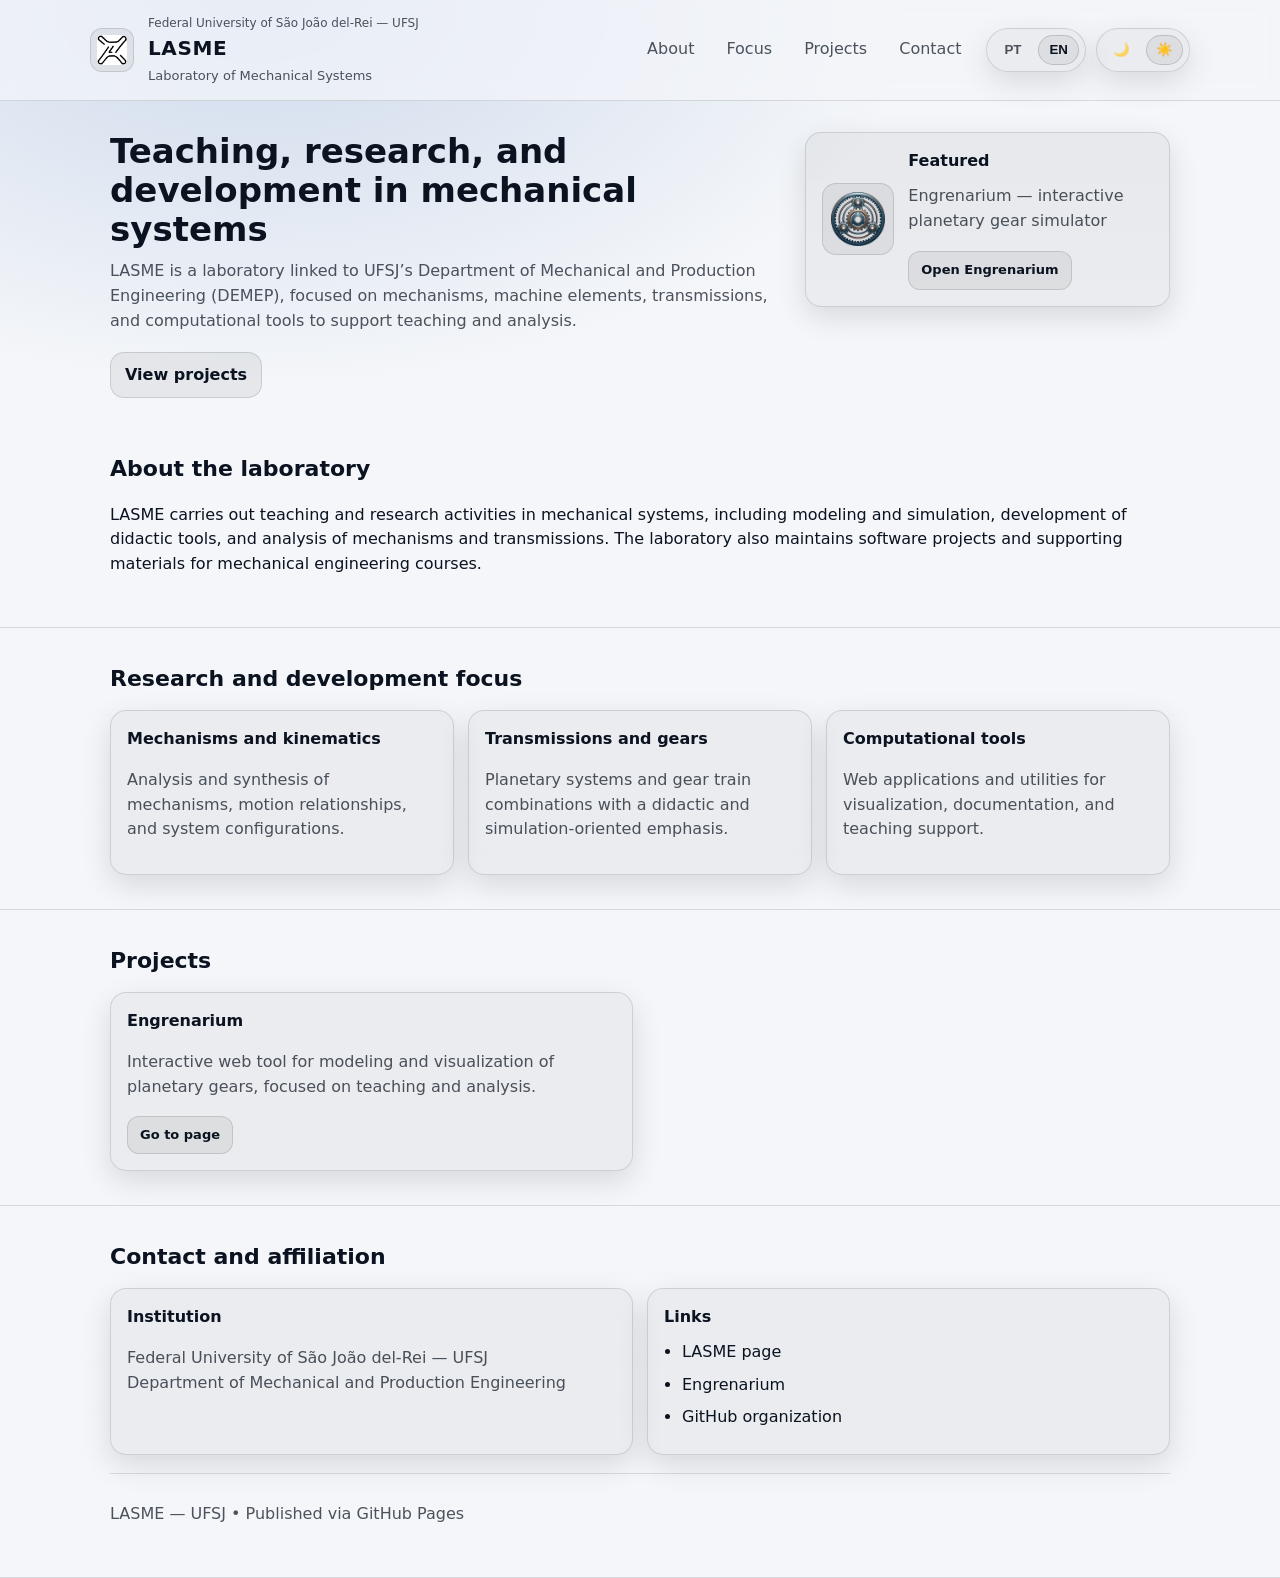
==== commit 3470a4be: "site" ====
--- a/index.html
+++ b/index.html
@@ -12,7 +12,7 @@
   <meta property="og:title" data-i18n-content="meta_og_title" content="LASME — Laboratory of Mechanical Systems (UFSJ)" />
   <meta property="og:description" data-i18n-content="meta_og_description" content="Projects, teaching, and research from LASME (UFSJ)." />
   <meta property="og:type" content="website" />
-  <meta property="og:url" content="https://barbudenge.github.io/LasmeUFSJ/" />
+  <meta property="og:url" content="https://barbudenge.github.io/lasmeufsj/" />
 
   <link rel="stylesheet" href="./style.css" />
 
@@ -133,7 +133,7 @@
               Interactive web tool for modeling and visualization of planetary gears, focused on teaching and analysis.
             </p>
             <div class="actions">
-              <a class="button small" href="./Engrenarium/" data-i18n="engrenarium_page">Go to page</a>
+              <a class="button small" href="./engrenarium/" data-i18n="engrenarium_page">Go to page</a>
             </div>
           </article>
         </div>
@@ -156,7 +156,7 @@
           <div class="card">
             <h3 data-i18n="links_title">Links</h3>
             <ul class="list">
-              <li><a href="https://barbudenge.github.io/LasmeUFSJ/" target="_blank" rel="noopener" data-i18n="link_lasme">LASME page</a></li>
+              <li><a href="https://barbudenge.github.io/lasmeufsj/" target="_blank" rel="noopener" data-i18n="link_lasme">LASME page</a></li>
               <li><a href="https://barbudenge.github.io/engrenarium/" target="_blank" rel="noopener">Engrenarium</a></li>
               <li><a href="https://github.com/Barbudenge" target="_blank" rel="noopener" data-i18n="link_org">GitHub organization</a></li>
             </ul>
--- a/style.css
+++ b/style.css
@@ -2,13 +2,14 @@
    Tema (dark/light) via data-theme
    ========================= */
 
-:root{
-  --radius: 16px;
-  --max: 1100px;
-  --shadow: 0 10px 30px rgba(0,0,0,.22);
-  --border: rgba(255,255,255,.10);
-  --ring: rgba(255,255,255,.16);
-}
+:root{
+  --radius: 16px;
+  --max: 1100px;
+  --shadow: 0 10px 30px rgba(0,0,0,.22);
+  --border: rgba(255,255,255,.10);
+  --ring: rgba(255,255,255,.16);
+  --header-h: 88px;
+}
 
 html[data-theme="dark"]{
   --bg: #0b0f14;
@@ -36,17 +37,18 @@
 *{ box-sizing: border-box; }
 html, body{ height: 100%; }
 
-body{
-  margin: 0;
-  font-family: ui-sans-serif, system-ui, -apple-system, "Segoe UI", Roboto, Arial, "Noto Sans", "Liberation Sans", sans-serif;
-  color: var(--text);
-  background:
-    radial-gradient(1200px 700px at 20% 0%,
-      rgba(72, 118, 190, .22) 0%,
-      rgba(11, 15, 20, 0) 55%) fixed,
-    var(--bg);
-  line-height: 1.55;
-}
+body{
+  margin: 0;
+  font-family: ui-sans-serif, system-ui, -apple-system, "Segoe UI", Roboto, Arial, "Noto Sans", "Liberation Sans", sans-serif;
+  color: var(--text);
+  background:
+    radial-gradient(1200px 700px at 20% 0%,
+      rgba(72, 118, 190, .22) 0%,
+      rgba(11, 15, 20, 0) 55%) fixed,
+    var(--bg);
+  line-height: 1.55;
+  padding-top: var(--header-h);
+}
 
 a{ color: inherit; text-decoration: none; }
 a:hover{ text-decoration: underline; }
@@ -72,14 +74,16 @@
    Header
    ========================= */
 
-.site-header{
-  position: sticky;
-  top: 0;
-  backdrop-filter: blur(10px);
-  background: color-mix(in srgb, var(--bg) 70%, transparent);
-  border-bottom: 1px solid var(--border);
-  z-index: 10;
-}
+.site-header{
+  position: fixed;
+  top: 0;
+  left: 0;
+  right: 0;
+  backdrop-filter: blur(10px);
+  background: color-mix(in srgb, var(--bg) 70%, transparent);
+  border-bottom: 1px solid var(--border);
+  z-index: 10;
+}
 
 .header-grid{
   display: grid;
@@ -195,12 +199,27 @@
   padding: 44px 0 20px;
 }
 
-.hero-grid{
-  display: grid;
-  grid-template-columns: 1.3fr .7fr;
-  gap: 18px;
-  align-items: start;
-}
+.hero-grid{
+  display: grid;
+  grid-template-columns: 1.3fr .7fr;
+  gap: 18px;
+  align-items: start;
+}
+
+.hero-intro{
+  display: grid;
+  grid-template-columns: 220px 1fr;
+  gap: 10px;
+  align-items: center;
+}
+
+.hero-logo{
+  display: block;
+  width: 100%;
+  max-width: 190px;
+  height: auto;
+  justify-self: start;
+}
 
 .hero h2{
   margin: 0 0 10px;
@@ -214,9 +233,19 @@
   max-width: 70ch;
 }
 
-.section{
-  padding: 34px 0;
-}
+.section{
+  padding: 34px 0;
+}
+
+.section-divider{
+  border-top: 1px solid var(--border);
+  border-bottom: 1px solid var(--border);
+}
+
+.download-section{
+  padding-top: 18px;
+  padding-bottom: 18px;
+}
 
 .section.alt{
   background: linear-gradient(180deg, rgba(255,255,255,.03), rgba(255,255,255,0));
@@ -361,6 +390,177 @@
   max-width: 72ch;
 }
 
+.pricing-list-card{
+  margin-top: 18px;
+  padding: 20px 24px;
+}
+
+.pricing-list{
+  list-style: disc;
+  margin: 0;
+  padding-left: 22px;
+}
+
+.pricing-item{
+  padding: 0;
+  margin: 0;
+}
+
+.pricing-item + .pricing-item{
+  margin-top: 16px;
+  padding-top: 16px;
+  border-top: 1px solid var(--border);
+}
+
+.pricing-item-main{
+  display: grid;
+  grid-template-columns: minmax(0, 1fr) auto;
+  gap: 10px 18px;
+  align-items: start;
+}
+
+.pricing-item-label{
+  margin: 0;
+}
+
+.pricing-item-title{
+  display: block;
+  font-size: 15px;
+  font-weight: 700;
+  color: var(--text);
+}
+
+.pricing-item-price{
+  margin: 0;
+  font-size: 18px;
+  line-height: 1.2;
+  font-weight: 700;
+  white-space: nowrap;
+}
+
+.pricing-item-text{
+  display: block;
+  margin-top: 4px;
+}
+
+.pro-features{
+  margin-top: 18px;
+}
+
+.pro-list{
+  margin-top: 12px;
+}
+
+.pricing-highlight{
+  margin: 8px 0 0;
+  font-size: 18px;
+  font-weight: 700;
+  color: #c53434;
+}
+
+.contact-block{
+  margin-top: 18px;
+}
+
+.contact-block p{
+  margin: 0;
+  font-size: 16px;
+}
+
+.screenshot-grid{
+  display: grid;
+  grid-template-columns: repeat(2, 1fr);
+  gap: 14px;
+  margin-top: 18px;
+}
+
+.screenshot-card{
+  display: grid;
+  gap: 12px;
+}
+
+.screenshot-frame{
+  appearance: none;
+  padding: 0;
+  width: 100%;
+  overflow: hidden;
+  border-radius: 12px;
+  border: 1px solid var(--chip-border);
+  background: var(--chip);
+  cursor: zoom-in;
+}
+
+.screenshot-frame img{
+  display: block;
+  width: 100%;
+  height: auto;
+}
+
+.screenshot-frame:hover{
+  border-color: var(--ring);
+}
+
+.lightbox-open{
+  overflow: hidden;
+}
+
+.lightbox{
+  position: fixed;
+  inset: 0;
+  z-index: 30;
+  display: grid;
+  place-items: center;
+  padding: 24px;
+}
+
+.lightbox[hidden]{
+  display: none;
+}
+
+.lightbox-backdrop{
+  position: absolute;
+  inset: 0;
+  background: rgba(4, 7, 12, .78);
+  backdrop-filter: blur(8px);
+}
+
+.lightbox-dialog{
+  position: relative;
+  z-index: 1;
+  width: min(1100px, 100%);
+  max-height: calc(100vh - 48px);
+  padding: 16px;
+  border-radius: 18px;
+  border: 1px solid var(--border);
+  background: color-mix(in srgb, var(--bg) 82%, transparent);
+  box-shadow: var(--shadow);
+}
+
+.lightbox-image{
+  display: block;
+  width: 100%;
+  max-height: calc(100vh - 150px);
+  object-fit: contain;
+  border-radius: 12px;
+  background: var(--chip);
+}
+
+.lightbox-close{
+  appearance: none;
+  position: absolute;
+  top: 10px;
+  right: 10px;
+  width: 36px;
+  height: 36px;
+  border-radius: 999px;
+  border: 1px solid var(--chip-border);
+  background: color-mix(in srgb, var(--bg) 88%, transparent);
+  color: var(--text);
+  font-size: 24px;
+  line-height: 1;
+  cursor: pointer;
+}
+
 .legal-layout{
   display: grid;
   grid-template-columns: 280px 1fr;
@@ -436,6 +636,9 @@
 
 .legal-section p{
   margin: 0 0 12px;
+  text-align: justify;
+  text-justify: inter-word;
+  hyphens: auto;
 }
 
 .legal-section ul{
@@ -445,6 +648,9 @@
 
 .legal-section li{
   margin: 8px 0;
+  text-align: justify;
+  text-justify: inter-word;
+  hyphens: auto;
 }
 
 .legal-contact{
@@ -462,10 +668,13 @@
     gap: 10px;
   }
   .nav{ justify-content: flex-start; }
-  .toolbar{ justify-content: flex-start; }
+  .toolbar{ justify-content: flex-start; }
   .hero-grid{ grid-template-columns: 1fr; }
+  .hero-intro{ grid-template-columns: 1fr; }
+  .hero-logo{ justify-self: start; max-width: 132px; }
   .grid-3{ grid-template-columns: 1fr; }
   .grid-2{ grid-template-columns: 1fr; }
+  .screenshot-grid{ grid-template-columns: 1fr; }
   .legal-layout{ grid-template-columns: 1fr; }
   .legal-toc{ position: static; }
   .hero h2{ font-size: 28px; }
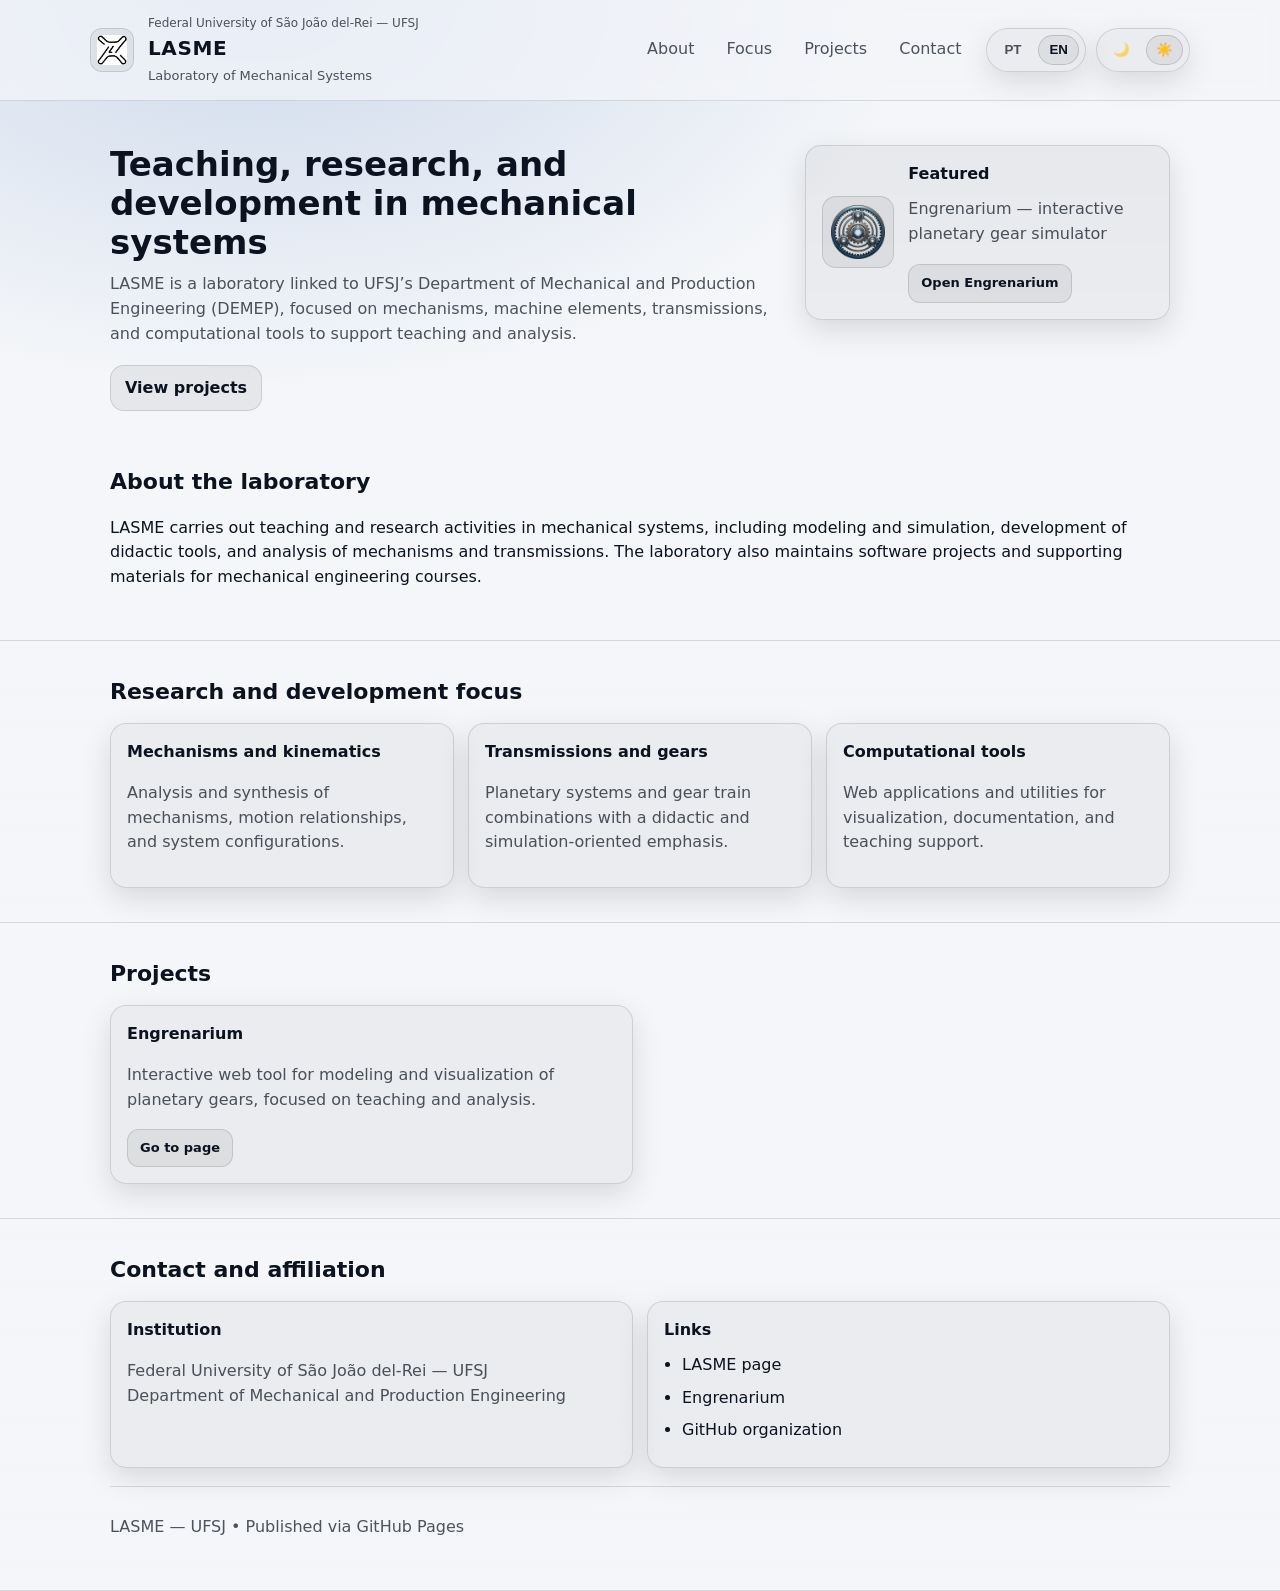
==== commit 30455165: "ordem opcoes" ====
--- a/index.html
+++ b/index.html
@@ -281,6 +281,15 @@
   const LANG_STORAGE_KEY = "lasme_lang_v2";
   const THEME_STORAGE_KEY = "lasme_theme";
 
+  function syncHeaderHeight() {
+    const header = document.querySelector(".site-header");
+    if (!header) return;
+
+    requestAnimationFrame(() => {
+      root.style.setProperty("--header-h", `${Math.ceil(header.getBoundingClientRect().height)}px`);
+    });
+  }
+
   function applyLang(lang) {
     const dict = I18N[lang] || I18N.en;
     root.lang = (lang === "en") ? "en" : "pt-BR";
@@ -316,6 +325,8 @@
       btn.classList.toggle("active", on);
       btn.setAttribute("aria-pressed", on ? "true" : "false");
     });
+
+    syncHeaderHeight();
   }
 
   function applyTheme(theme) {
@@ -326,9 +337,13 @@
     document.querySelectorAll("button[data-theme]").forEach(btn => {
       btn.classList.toggle("active", btn.dataset.theme === t);
     });
+
+    syncHeaderHeight();
   }
 
   document.addEventListener("DOMContentLoaded", () => {
+    const header = document.querySelector(".site-header");
+
     document.querySelectorAll("button[data-lang]").forEach(btn => {
       btn.addEventListener("click", () => applyLang(btn.dataset.lang));
     });
@@ -338,5 +353,12 @@
 
     applyLang(localStorage.getItem(LANG_STORAGE_KEY) || "en");
     applyTheme(localStorage.getItem(THEME_STORAGE_KEY) || "light");
+
+    syncHeaderHeight();
+    window.addEventListener("resize", syncHeaderHeight);
+
+    if ("ResizeObserver" in window && header) {
+      new ResizeObserver(syncHeaderHeight).observe(header);
+    }
   });
 </script>
--- a/style.css
+++ b/style.css
@@ -35,8 +35,8 @@
 }
 
 *{ box-sizing: border-box; }
-html, body{ height: 100%; }
-
+html, body{ height: 100%; }
+
 body{
   margin: 0;
   font-family: ui-sans-serif, system-ui, -apple-system, "Segoe UI", Roboto, Arial, "Noto Sans", "Liberation Sans", sans-serif;
@@ -235,6 +235,11 @@
 
 .section{
   padding: 34px 0;
+}
+
+section[id],
+.legal-section{
+  scroll-margin-top: calc(var(--header-h) + 4px);
 }
 
 .section-divider{
@@ -570,7 +575,7 @@
 
 .legal-toc{
   position: sticky;
-  top: 92px;
+  top: calc(var(--header-h) + 4px);
 }
 
 .legal-toc nav{
@@ -615,10 +620,6 @@
   color: var(--muted);
   font-size: 13px;
   font-weight: 600;
-}
-
-.legal-section{
-  scroll-margin-top: 92px;
 }
 
 .legal-section h3{
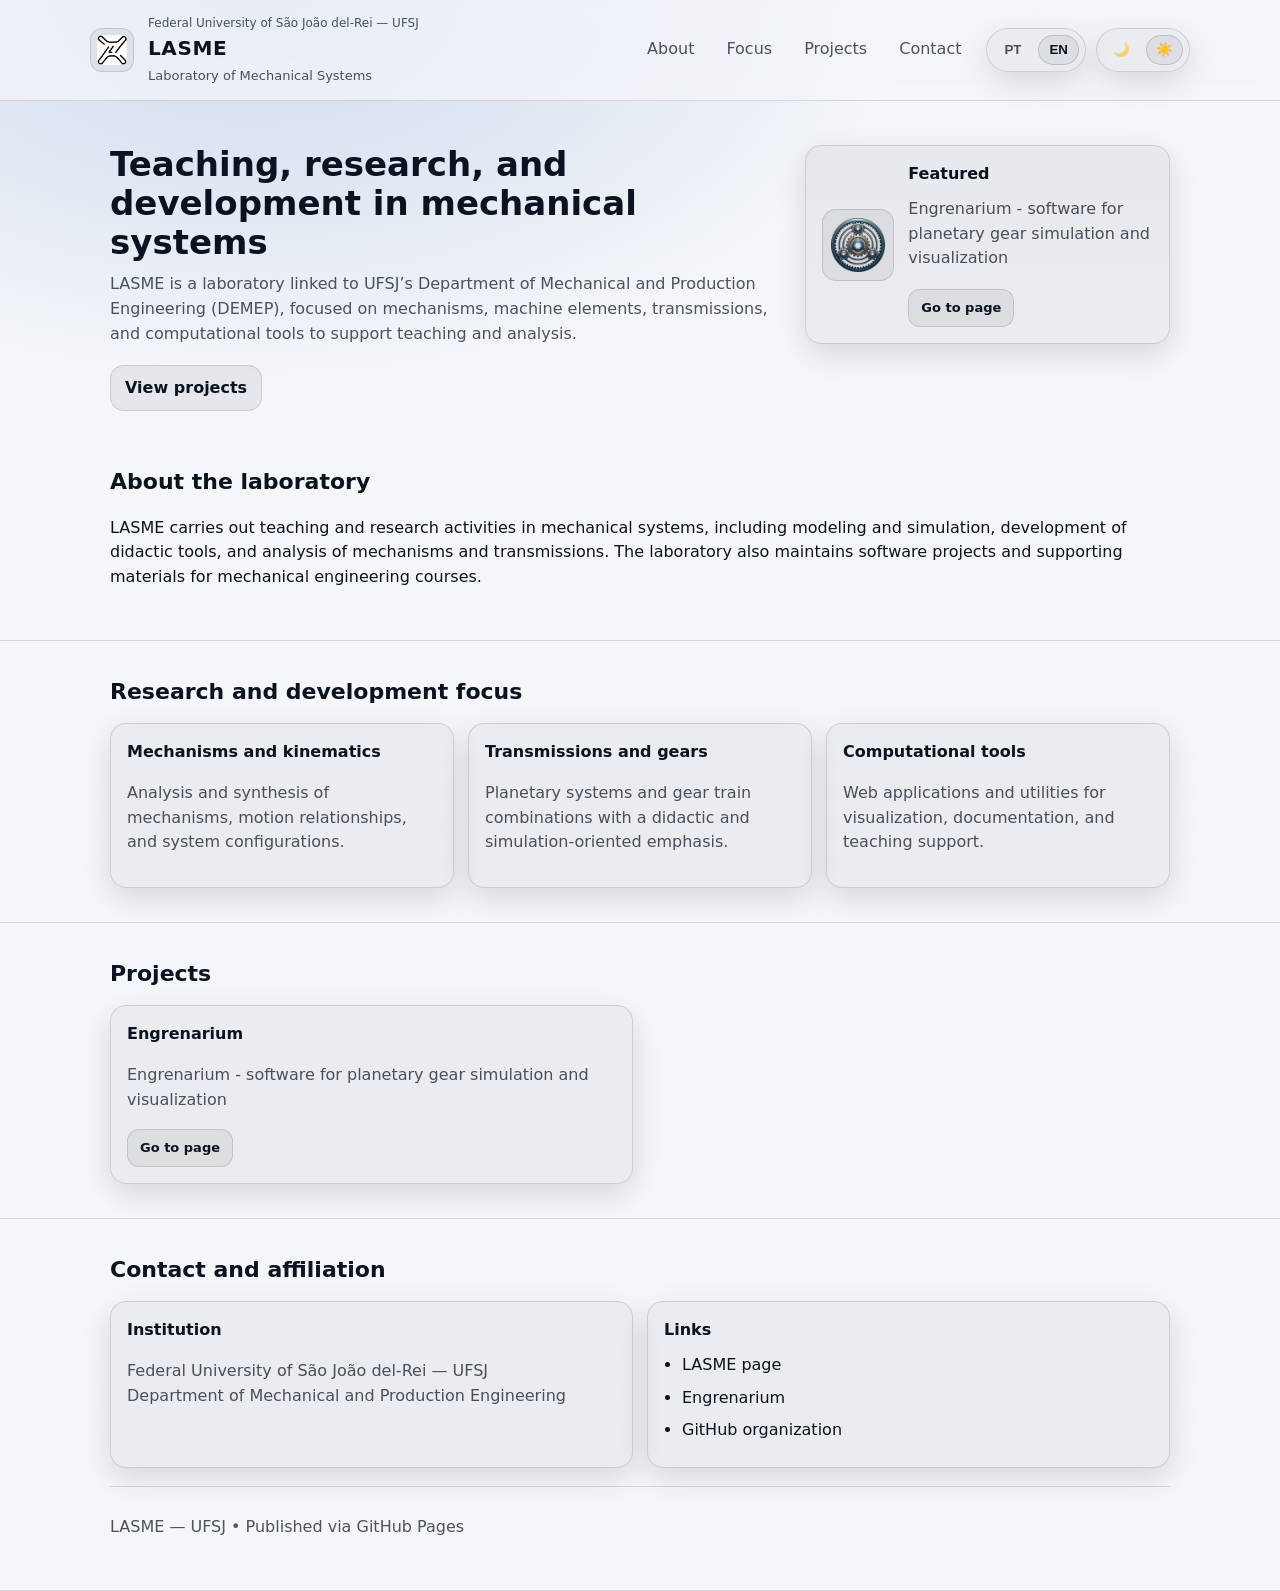
==== commit 450ea4fc: "atualizacao" ====
--- a/index.html
+++ b/index.html
@@ -73,9 +73,9 @@
           <img class="highlight-logo" src="./images/Logo%20Engrenarium.png" alt="Engrenarium logo" loading="lazy" decoding="async" />
           <div class="highlight-body">
             <h3 data-i18n="highlight_title">Featured</h3>
-            <p class="muted" data-i18n="highlight_text">Engrenarium — interactive planetary gear simulator</p>
-            <a class="button small" href="https://barbudenge.github.io/engrenarium/" target="_blank" rel="noopener" data-i18n="highlight_open">
-              Open Engrenarium
+            <p class="muted" data-i18n="highlight_text">Engrenarium &#45; software for planetary gear simulation and visualization</p>
+            <a class="button small" href="https://barbudenge.github.io/lasmeufsj/engrenarium" data-i18n="highlight_open">
+              Go to page
             </a>
           </div>
         </div>
@@ -130,7 +130,7 @@
           <article class="card">
             <h3>Engrenarium</h3>
             <p class="muted" data-i18n="engrenarium_text">
-              Interactive web tool for modeling and visualization of planetary gears, focused on teaching and analysis.
+              Engrenarium - software for planetary gear simulation and visualization
             </p>
             <div class="actions">
               <a class="button small" href="./engrenarium/" data-i18n="engrenarium_page">Go to page</a>
@@ -196,8 +196,8 @@
       cta_projects: "Ver projetos",
 
       highlight_title: "Destaque",
-      highlight_text: "Engrenarium — simulador interativo de engrenagens planetárias",
-      highlight_open: "Abrir Engrenarium",
+      highlight_text: "Engrenarium - software voltado à simulação e visualização de engrenagens planetárias",
+      highlight_open: "Ir para a página",
 
       about_title: "Sobre o laboratório",
       about_text: "O LASME desenvolve atividades de ensino e pesquisa em sistemas mecânicos, incluindo modelagem e simulação, desenvolvimento de ferramentas didáticas e análise de mecanismos e transmissões. O laboratório também mantém projetos de software e materiais de apoio para disciplinas de engenharia mecânica.",
@@ -211,7 +211,7 @@
       focus_3_text: "Aplicações web e utilitários para visualização, documentação e apoio ao ensino.",
 
       projects_title: "Projetos",
-      engrenarium_text: "Ferramenta web interativa para modelagem e visualização de engrenagens planetárias, com foco em ensino e análise.",
+      engrenarium_text: "Engrenarium \u002D software voltado à simulação e visualização de engrenagens planetárias",
       engrenarium_page: "Ir para a página",
 
       contact_title: "Contato e vinculação",
@@ -248,8 +248,8 @@
       cta_projects: "View projects",
 
       highlight_title: "Featured",
-      highlight_text: "Engrenarium — interactive planetary gear simulator",
-      highlight_open: "Open Engrenarium",
+      highlight_text: "Engrenarium \u002D software for planetary gear simulation and visualization",
+      highlight_open: "Go to page",
 
       about_title: "About the laboratory",
       about_text: "LASME carries out teaching and research activities in mechanical systems, including modeling and simulation, development of didactic tools, and analysis of mechanisms and transmissions. The laboratory also maintains software projects and supporting materials for mechanical engineering courses.",
@@ -263,7 +263,7 @@
       focus_3_text: "Web applications and utilities for visualization, documentation, and teaching support.",
 
       projects_title: "Projects",
-      engrenarium_text: "Interactive web tool for modeling and visualization of planetary gears, focused on teaching and analysis.",
+      engrenarium_text: "Engrenarium \u002D software for planetary gear simulation and visualization",
       engrenarium_page: "Go to page",
 
       contact_title: "Contact and affiliation",
